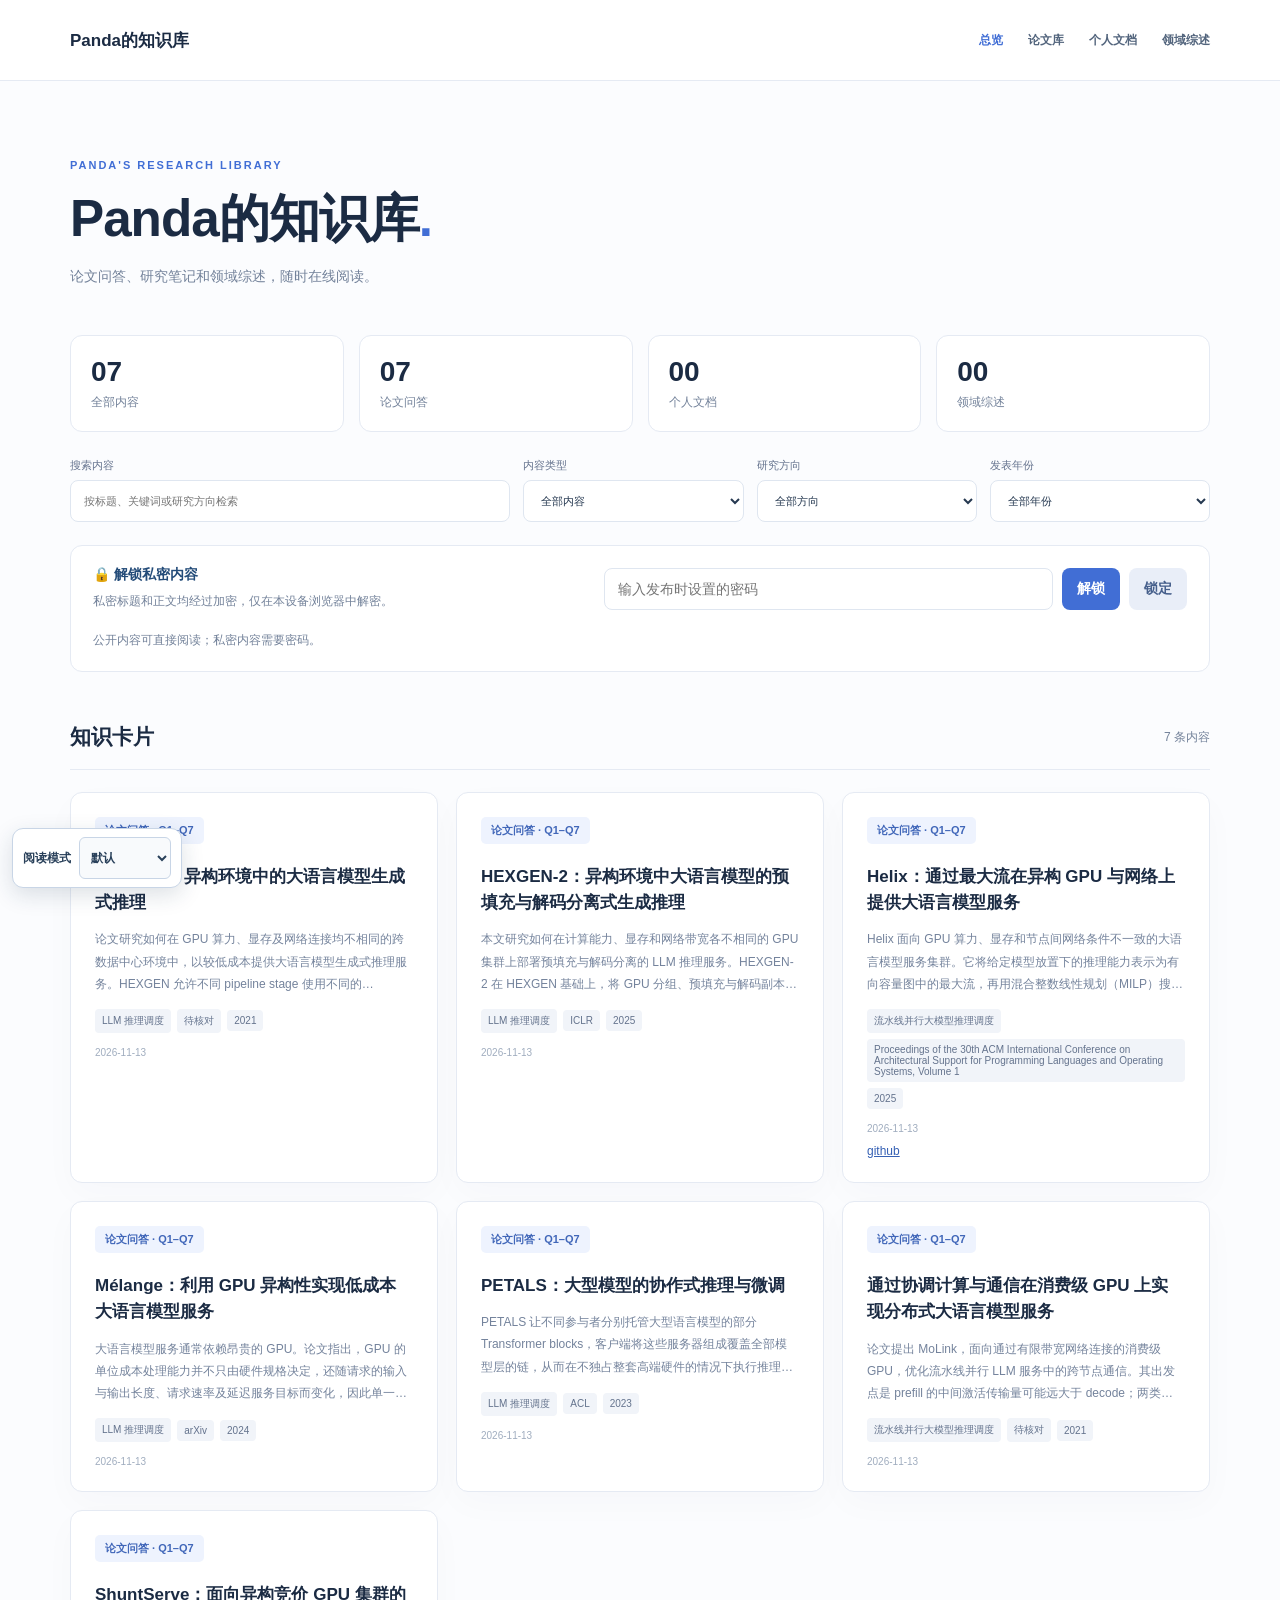
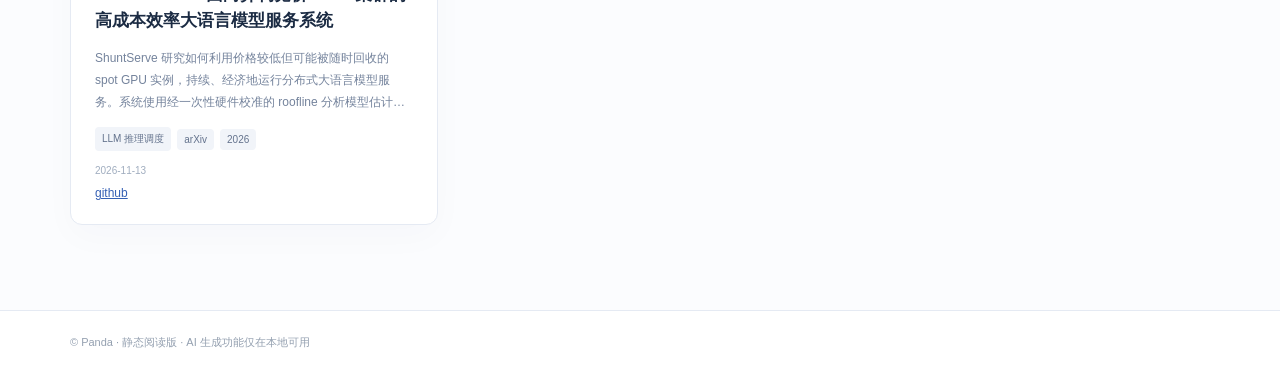
==== index.html @ be190080 "Publish Panda knowledge library" ====
<!doctype html><html lang="zh-CN"><head><meta charset="utf-8"><meta name="viewport" content="width=device-width,initial-scale=1">
<meta name="author" content="Panda"><meta name="referrer" content="no-referrer"><meta name="description" content="Panda的知识库 · 论文问答、个人文档与领域综述">
<title>Panda的知识库</title><script src="./assets/theme.js"></script><link rel="stylesheet" href="./assets/pages.css">
<script defer src="./assets/pages.js"></script></head>
<body data-view="home"><header class="topbar"><div class="shell topbar-inner"><a class="brand" href="./index.html"><b>Panda的知识库</b></a><nav class="nav"><a href="./index.html" class="active">总览</a><a href="./index.html?type=paper">论文库</a><a href="./index.html?type=note">个人文档</a><a href="./index.html?type=review">领域综述</a></nav></div></header>
<main class="shell"><div class="intro"><p class="overline">PANDA'S RESEARCH LIBRARY</p><h1>Panda的知识库<span class="dot">.</span></h1><p>论文问答、研究笔记和领域综述，随时在线阅读。</p></div>
<div id="stats" class="stats" aria-label="知识库数量"></div>
<div class="toolbar"><label>搜索内容<input id="search" placeholder="按标题、关键词或研究方向检索" autocomplete="off"></label><label>内容类型<select id="kind"><option value="">全部内容</option><option value="paper">论文问答</option><option value="note">个人文档</option><option value="review">领域综述</option></select></label><label>研究方向<select id="topic"><option value="">全部方向</option></select></label><label>发表年份<select id="year"><option value="">全部年份</option></select></label></div>
<section class="unlock" aria-label="私密阅读"><div><strong>🔒 解锁私密内容</strong><p>私密标题和正文均经过加密，仅在本设备浏览器中解密。</p></div><form id="unlock-form"><input id="password" type="password" placeholder="输入发布时设置的密码" autocomplete="current-password" required><button type="submit">解锁</button><button type="button" id="lock" class="secondary">锁定</button></form><p id="unlock-message" class="message" aria-live="polite"></p></section>
<div class="section-heading"><h2 id="list-title">知识卡片</h2><span id="show-count"></span></div><section id="cards" class="cards" aria-live="polite"><p>正在加载目录…</p></section>
</main><footer class="footer"><div class="shell">© Panda · 静态阅读版 · AI 生成功能仅在本地可用</div></footer></body></html>
---- assets/pages.css ----
:root{--ink:#1b2b43;--muted:#73829a;--blue:#416ed5;--light:#f5f7fc;--line:#e5eaf3}
*{box-sizing:border-box}html{scroll-behavior:smooth}body{margin:0;color:var(--ink);font-family:Inter,-apple-system,BlinkMacSystemFont,"Microsoft YaHei","PingFang SC",sans-serif;background:#fbfcfe;font-size:14px}button,input,select{font:inherit}button{cursor:pointer}a{color:inherit;text-decoration:none}.shell{width:min(1140px,calc(100% - 50px));margin:0 auto}.topbar{background:#fff;border-bottom:1px solid var(--line)}.topbar-inner{display:flex;align-items:center;justify-content:space-between;min-height:80px;gap:20px}.brand{display:inline-flex;align-items:center;gap:10px;white-space:nowrap;font-size:17px}.nav{display:flex;gap:25px;flex-wrap:wrap;font-size:12px;font-weight:650;color:#53657d}.nav .active,.nav a:hover{color:var(--blue)}.intro{padding:67px 0 35px}.overline{font-size:11px;font-weight:800;color:var(--blue);letter-spacing:2px}.intro h1{font-size:clamp(30px,4vw,52px);margin:14px 0;font-weight:800;letter-spacing:-1px}.dot{color:var(--blue)}.intro>p:last-child{font-size:14px;color:var(--muted)}.stats{display:flex;gap:15px;margin-bottom:26px}.stat{background:white;border:1px solid var(--line);padding:20px;flex:1;border-radius:12px}.stat b{display:block;font-size:28px}.stat span{display:block;color:var(--muted);font-size:12px;margin-top:6px}.toolbar{display:flex;gap:13px;flex-wrap:wrap;align-items:end}.toolbar label{color:#65738e;font-size:11px;display:grid;gap:7px;min-width:140px;flex:1}.toolbar label:first-child{flex:2;min-width:250px}input,select{background:#fff;border:1px solid #dfe6f0;border-radius:8px;padding:12px 13px;min-height:42px;color:#263951;width:100%}input:focus,select:focus{outline:2px solid #a7beed;outline-offset:0}.unlock{margin:23px 0 34px;padding:20px 22px;background:#fff;border:1px solid var(--line);border-radius:12px;display:grid;grid-template-columns:1fr 1.2fr;gap:12px 25px}.unlock strong{color:#244c79}.unlock p{font-size:12px;line-height:1.7;color:var(--muted);margin:7px 0 0}.unlock form{display:flex;align-items:center;gap:9px}.unlock form input{min-width:160px}.unlock button,.pdf-button{color:#fff;background:var(--blue);border:0;border-radius:8px;padding:12px 15px;white-space:nowrap;font-weight:700}.unlock button.secondary{background:#e9eef8;color:#47608c}.message{grid-column:1/-1;min-height:16px;font-size:12px}.section-heading{display:flex;justify-content:space-between;align-items:center;border-bottom:1px solid var(--line);margin-bottom:22px}.section-heading h2{font-size:21px}.section-heading>span{color:var(--muted);font-size:12px}.cards{display:grid;grid-template-columns:repeat(3,minmax(0,1fr));gap:18px;min-height:160px}.card{position:relative;background:#fff;border:1px solid var(--line);border-radius:12px;min-height:265px;display:flex;flex-direction:column;padding:24px;box-shadow:0 12px 35px rgba(26,51,90,.025)}.card:hover{border-color:#bed0ed}.card-link{display:block;flex:1}.badge{display:inline-block;background:#eef3fe;color:#4167b9;padding:6px 10px;font-size:11px;border-radius:5px;font-weight:800}.badge.note{background:#eaf8f2;color:#21846c}.badge.review{background:#f5efff;color:#7762a3}.card h3{font-size:17px;line-height:1.55;margin:20px 0 9px}.excerpt{font-size:12px;line-height:1.85;color:#74839c;display:-webkit-box;-webkit-line-clamp:3;-webkit-box-orient:vertical;overflow:hidden}.tags{display:flex;flex-wrap:wrap;gap:6px;align-items:center;margin-top:14px}.tag{font-size:10px;border-radius:4px;background:#f1f4f9;color:#64738d;padding:5px 7px}.date{font-size:10px;color:#a0adbf;margin-top:14px}.github{position:relative;color:#3560b4;text-decoration:underline;font-size:12px;align-self:flex-start;margin-top:10px}.footer{border-top:1px solid var(--line);margin-top:85px;background:#fff;padding:24px 0;color:#94a0b0;font-size:11px}.reading{max-width:920px;padding-top:35px;min-height:60vh}.back{font-size:13px;color:#5371a5;margin-bottom:28px}.article-hero{background:white;border:1px solid var(--line);border-radius:12px;padding:36px 42px;margin-bottom:18px}.article-hero h1{font-size:clamp(23px,3vw,35px);line-height:1.5;margin:16px 0}.article-hero p{color:#71809a;line-height:1.9}.article-section{padding:32px 40px;background:#fff;border:1px solid var(--line);border-radius:12px;margin:18px 0}.article-section h2{font-size:20px;margin:0 0 23px;line-height:1.55}.article-section h3{font-size:16px;margin:28px 0 13px}.article-section p,.article-section li,.article-section blockquote{font-size:14px;line-height:2.05;white-space:pre-wrap;color:#425572;overflow-wrap:anywhere}.article-section p{margin:0 0 19px}.article-section strong{color:#24456d}.article-section blockquote{background:#f7f9fe;border-left:3px solid #9ab0e6;padding:12px 19px;margin:14px 0}.article-section pre{background:#f5f7fc;border:1px solid var(--line);border-radius:8px;padding:18px;white-space:pre-wrap;overflow-wrap:anywhere;font-size:12px;line-height:1.9}.evidence{border-top:1px dashed #dce5f2;color:#7989a1;font-size:12px;margin-top:21px;padding-top:15px;line-height:1.8}.source{border-bottom:1px solid #eef2f7;padding:11px 0;font-size:12px}.empty{grid-column:1/-1;padding:38px;background:#fff;border:1px dashed #dbe3f1;border-radius:12px;color:#7d8da6}.pdf-button{display:inline-block;font-size:12px;margin-top:13px}.muted{color:var(--muted)}@media(max-width:850px){.cards{grid-template-columns:repeat(2,minmax(0,1fr))}.unlock{grid-template-columns:1fr}.topbar-inner{align-items:flex-start;flex-direction:column;padding:15px 0}.stats{flex-wrap:wrap}.stat{flex:1 1 40%}}@media(max-width:530px){.shell{width:calc(100% - 28px)}.cards{grid-template-columns:1fr}.stats{gap:7px}.stat{padding:13px}.toolbar{display:grid}.intro{padding:40px 0 26px}.unlock{padding:17px}.unlock form{flex-wrap:wrap}.unlock form input{flex:1 1 100%}.article-hero,.article-section{padding:22px 21px}.nav{gap:12px}}


/* V15: universal reading modes (local app and exported static reader). */
.panda-theme-switcher {
  position:fixed;left:max(12px,env(safe-area-inset-left));bottom:max(12px,env(safe-area-inset-bottom));
  z-index:1600;display:flex;align-items:center;gap:8px;border:1px solid #c8d5e6;
  border-radius:11px;background:#fff;color:#29405a;padding:8px 10px;
  box-shadow:0 7px 22px #1e365026;font:600 12px/1.35 system-ui,"Microsoft YaHei",sans-serif;
}
.panda-theme-switcher label {white-space:nowrap;cursor:pointer;}
.panda-theme-switcher select {min-width:92px;cursor:pointer;background:#f8fafc;color:#29405a;
  border:1px solid #c8d5e6;border-radius:6px;padding:6px 7px;font:inherit;}
.panda-theme-switcher select:focus-visible {outline:2px solid #759de8;outline-offset:2px;}
html[data-theme="warm"] {color-scheme:light;--ink:#4f4231;--body:#675845;--blue:#815d35;--blue-dark:#724a2b;--muted:#877660;--line:#e0d2b8;--soft:#f9f0e0;--white:#fff7e7;}
html[data-theme="night"] {color-scheme:dark;--ink:#e2eaf0;--body:#bbcad2;--blue:#a9c6ff;--blue-dark:#a9c6ff;--muted:#9eb0bf;--line:#384c58;--soft:#22323c;--white:#202d36;}
html[data-theme="warm"] .panda-theme-switcher {background:#fff6e6;color:#584630;border-color:#cdbb9e;}
html[data-theme="warm"] .panda-theme-switcher select {background:#f5e8d2;color:#584630;border-color:#cdbb9e;}
html[data-theme="night"] .panda-theme-switcher {background:#263943;color:#e5ebf1;border-color:#526875;box-shadow:0 8px 30px #070e15a8;}
html[data-theme="night"] .panda-theme-switcher select {background:#172832;color:#e8eff4;border-color:#526875;}
@media(max-width:480px){.panda-theme-switcher{padding:5px 7px;gap:5px;font-size:11px}.panda-theme-switcher select{min-width:84px;padding:5px;}}

html[data-theme="warm"] body {background:#f5ecdc!important;color:#514430!important;}
html[data-theme="night"] body {background:#151f27!important;color:#dfebef!important;}
html[data-theme="warm"] :is(.topbar,.footer,.card,.unlock,.article-hero,.article-section,.stat,.toolbar,.intro,.empty,.pdf-button) {background:#fff8e9!important;border-color:#decdb2!important;}
html[data-theme="night"] :is(.topbar,.footer,.card,.unlock,.article-hero,.article-section,.stat,.toolbar,.intro,.empty,.pdf-button) {background:#202e38!important;border-color:#3c5261!important;}
html[data-theme="warm"] :is(.badge,.tag,.card .tag,.article-section blockquote,.article-section pre,.source,.message) {background:#f9eedb!important;border-color:#dbccb4!important;}
html[data-theme="night"] :is(.badge,.tag,.card .tag,.article-section blockquote,.article-section pre,.source,.message) {background:#273b46!important;border-color:#476071!important;}
html[data-theme="warm"] :is(h1,h2,h3,.brand,.article-hero h1,.article-section h2,.card h3,.stat b,.unlock strong) {color:#4e3d2b!important;}
html[data-theme="night"] :is(h1,h2,h3,.brand,.article-hero h1,.article-section h2,.card h3,.stat b,.unlock strong) {color:#e9f0f4!important;}
html[data-theme="warm"] :is(p,li,.article-section p,.article-section li,.article-section blockquote,.article-hero p,.excerpt,.intro p,.footer,.article-section .evidence,.source) {color:#695640!important;}
html[data-theme="night"] :is(p,li,.article-section p,.article-section li,.article-section blockquote,.article-hero p,.excerpt,.intro p,.footer,.article-section .evidence,.source) {color:#c1ced6!important;}
html[data-theme="warm"] :is(.article-section strong,.source a,.github,.card .github) {color:#775027!important;}
html[data-theme="night"] :is(.article-section strong,.source a,.github,.card .github) {color:#bcd2ff!important;}
html[data-theme="warm"] :is(input,select,button,.toolbar select,.unlock input,.unlock button) {background:#fff9ee!important;color:#523f2b!important;border-color:#d5c3a6!important;}
html[data-theme="night"] :is(input,select,button,.toolbar select,.unlock input,.unlock button) {background:#1b2a34!important;color:#e1eaf2!important;border-color:#4c626f!important;}
html[data-theme="warm"] :is(input,textarea)::placeholder {color:#9b8a70!important;}
html[data-theme="night"] :is(input,textarea)::placeholder {color:#8ba3b3!important;}
html[data-theme="night"] ::selection {background:#9a7841!important;color:#fff4e5!important;}
html[data-theme="warm"] ::selection {background:#e0b96a!important;color:#4b341c!important;}
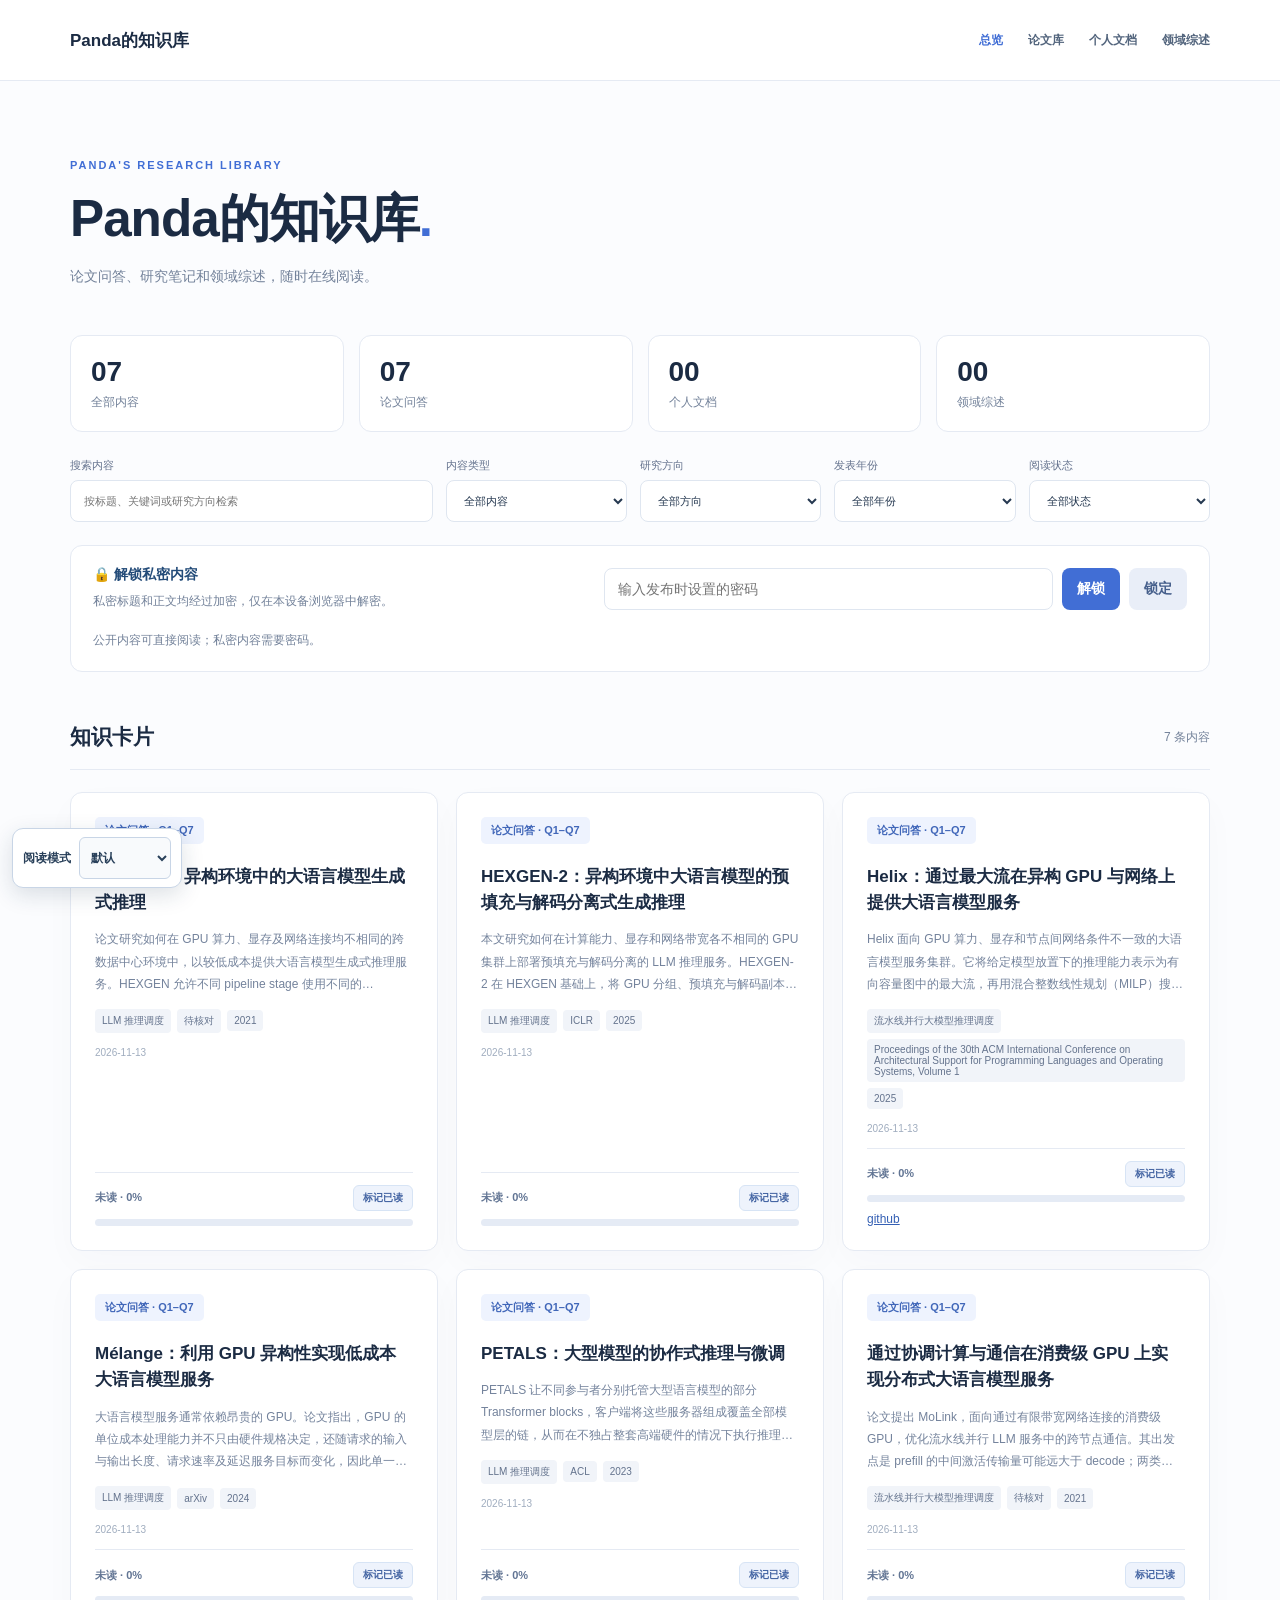
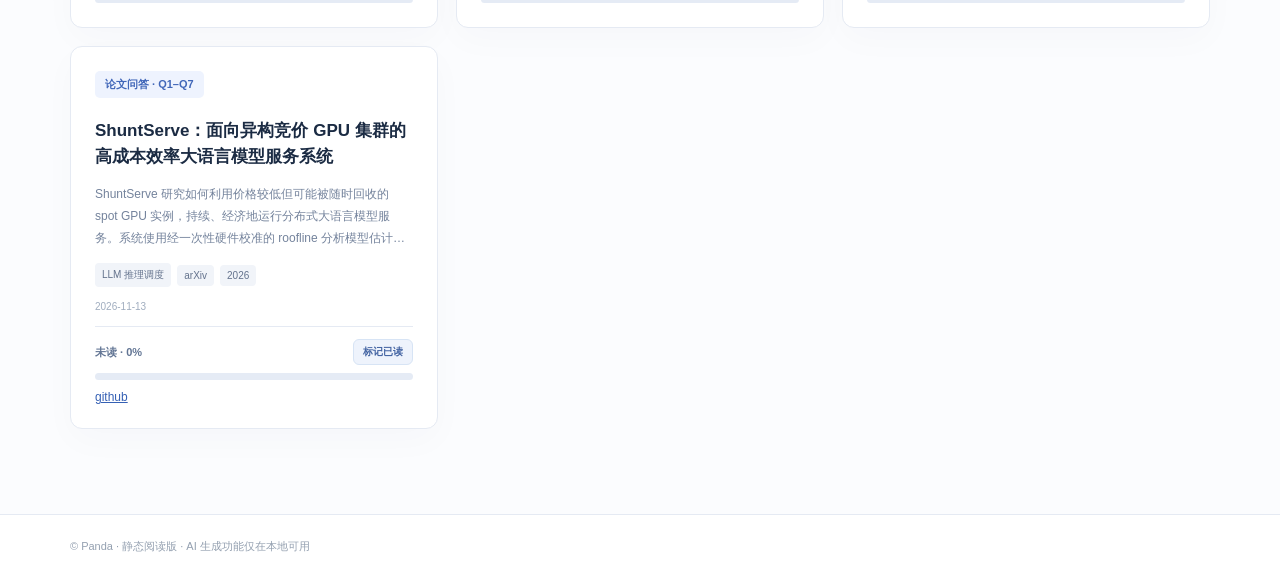
==== commit 40001727: "Publish Panda knowledge library" ====
--- a/index.html
+++ b/index.html
@@ -1,11 +1,11 @@
 <!doctype html><html lang="zh-CN"><head><meta charset="utf-8"><meta name="viewport" content="width=device-width,initial-scale=1">
 <meta name="author" content="Panda"><meta name="referrer" content="no-referrer"><meta name="description" content="Panda的知识库 · 论文问答、个人文档与领域综述">
 <title>Panda的知识库</title><script src="./assets/theme.js"></script><link rel="stylesheet" href="./assets/pages.css">
-<script defer src="./assets/pages.js"></script></head>
+<script defer src="./assets/reading-progress.js"></script><script defer src="./assets/pages.js"></script></head>
 <body data-view="home"><header class="topbar"><div class="shell topbar-inner"><a class="brand" href="./index.html"><b>Panda的知识库</b></a><nav class="nav"><a href="./index.html" class="active">总览</a><a href="./index.html?type=paper">论文库</a><a href="./index.html?type=note">个人文档</a><a href="./index.html?type=review">领域综述</a></nav></div></header>
 <main class="shell"><div class="intro"><p class="overline">PANDA'S RESEARCH LIBRARY</p><h1>Panda的知识库<span class="dot">.</span></h1><p>论文问答、研究笔记和领域综述，随时在线阅读。</p></div>
 <div id="stats" class="stats" aria-label="知识库数量"></div>
-<div class="toolbar"><label>搜索内容<input id="search" placeholder="按标题、关键词或研究方向检索" autocomplete="off"></label><label>内容类型<select id="kind"><option value="">全部内容</option><option value="paper">论文问答</option><option value="note">个人文档</option><option value="review">领域综述</option></select></label><label>研究方向<select id="topic"><option value="">全部方向</option></select></label><label>发表年份<select id="year"><option value="">全部年份</option></select></label></div>
+<div class="toolbar"><label>搜索内容<input id="search" placeholder="按标题、关键词或研究方向检索" autocomplete="off"></label><label>内容类型<select id="kind"><option value="">全部内容</option><option value="paper">论文问答</option><option value="note">个人文档</option><option value="review">领域综述</option></select></label><label>研究方向<select id="topic"><option value="">全部方向</option></select></label><label>发表年份<select id="year"><option value="">全部年份</option></select></label><label>阅读状态<select id="read-state"><option value="">全部状态</option><option value="unread">未读</option><option value="reading">阅读中</option><option value="done">已读</option></select></label></div>
 <section class="unlock" aria-label="私密阅读"><div><strong>🔒 解锁私密内容</strong><p>私密标题和正文均经过加密，仅在本设备浏览器中解密。</p></div><form id="unlock-form"><input id="password" type="password" placeholder="输入发布时设置的密码" autocomplete="current-password" required><button type="submit">解锁</button><button type="button" id="lock" class="secondary">锁定</button></form><p id="unlock-message" class="message" aria-live="polite"></p></section>
 <div class="section-heading"><h2 id="list-title">知识卡片</h2><span id="show-count"></span></div><section id="cards" class="cards" aria-live="polite"><p>正在加载目录…</p></section>
 </main><footer class="footer"><div class="shell">© Panda · 静态阅读版 · AI 生成功能仅在本地可用</div></footer></body></html>
--- a/assets/pages.css
+++ b/assets/pages.css
@@ -39,3 +39,25 @@
 html[data-theme="night"] :is(input,textarea)::placeholder {color:#8ba3b3!important;}
 html[data-theme="night"] ::selection {background:#9a7841!important;color:#fff4e5!important;}
 html[data-theme="warm"] ::selection {background:#e0b96a!important;color:#4b341c!important;}
+
+/* V16 · browser-local reading progress on static GitHub Pages. */
+.panda-card-progress {margin-top:14px;padding-top:12px;border-top:1px solid var(--line);}
+.panda-card-progress-line {display:flex;justify-content:space-between;align-items:center;gap:8px;margin-bottom:8px;}
+.panda-card-progress-label {font-weight:700;font-size:11px;color:#627594;}
+.panda-card-progress-action {background:#eef3fc;border:1px solid #d7e4f5;color:#4263a2;border-radius:6px;padding:5px 9px;font-size:10px;font-weight:700;}
+.panda-progress-track {height:7px;border-radius:20px;background:#e5ebf5;overflow:hidden;}
+.panda-progress-fill {height:100%;width:0%;background:#567dda;border-radius:20px;transition:width .25s ease;}
+.panda-card-progress[data-read-status=done] .panda-progress-fill {background:#289578;}
+.panda-card-progress[data-read-status=done] .panda-card-progress-label {color:#278469;}
+.panda-reading-toolbar {display:flex;justify-content:space-between;align-items:center;gap:14px;padding:16px 18px;border:1px solid var(--line);border-radius:9px;background:#f7f9fd;margin:14px 0 22px;}
+.panda-reading-toolbar-info {display:flex;gap:12px;align-items:center;flex-wrap:wrap;font-size:12px;}
+.panda-reading-toolbar-status {font-weight:700;color:#5174ab;}
+.panda-reading-toolbar-actions {display:flex;gap:8px;flex-wrap:wrap;}
+.panda-reading-toolbar-actions button {width:auto;min-height:auto;background:#fff;color:#3f63a2;border:1px solid #d6e0f2;border-radius:6px;padding:7px 10px;font-size:11px;}
+.panda-reading-toolbar-actions button:disabled {opacity:.55;cursor:default;}
+.panda-reading-toolbar[data-read-status=done] {background:#f0faf5;}
+html[data-theme=warm] .panda-reading-toolbar,html[data-theme=warm] .panda-card-progress-action{background:#fff1d8;color:#6b4d2e;border-color:#d1b99a;}
+html[data-theme=night] .panda-reading-toolbar,html[data-theme=night] .panda-card-progress-action{background:#283a46;color:#d6e5f2;border-color:#4c6271;}
+html[data-theme=night] .panda-progress-track {background:#3d5261;}
+html[data-theme=night] .panda-card-progress-label,html[data-theme=night] .panda-reading-toolbar-status {color:#c5d5e3;}
+@media(max-width:600px){.panda-reading-toolbar{flex-wrap:wrap;}.panda-reading-toolbar-actions{width:100%;}}
